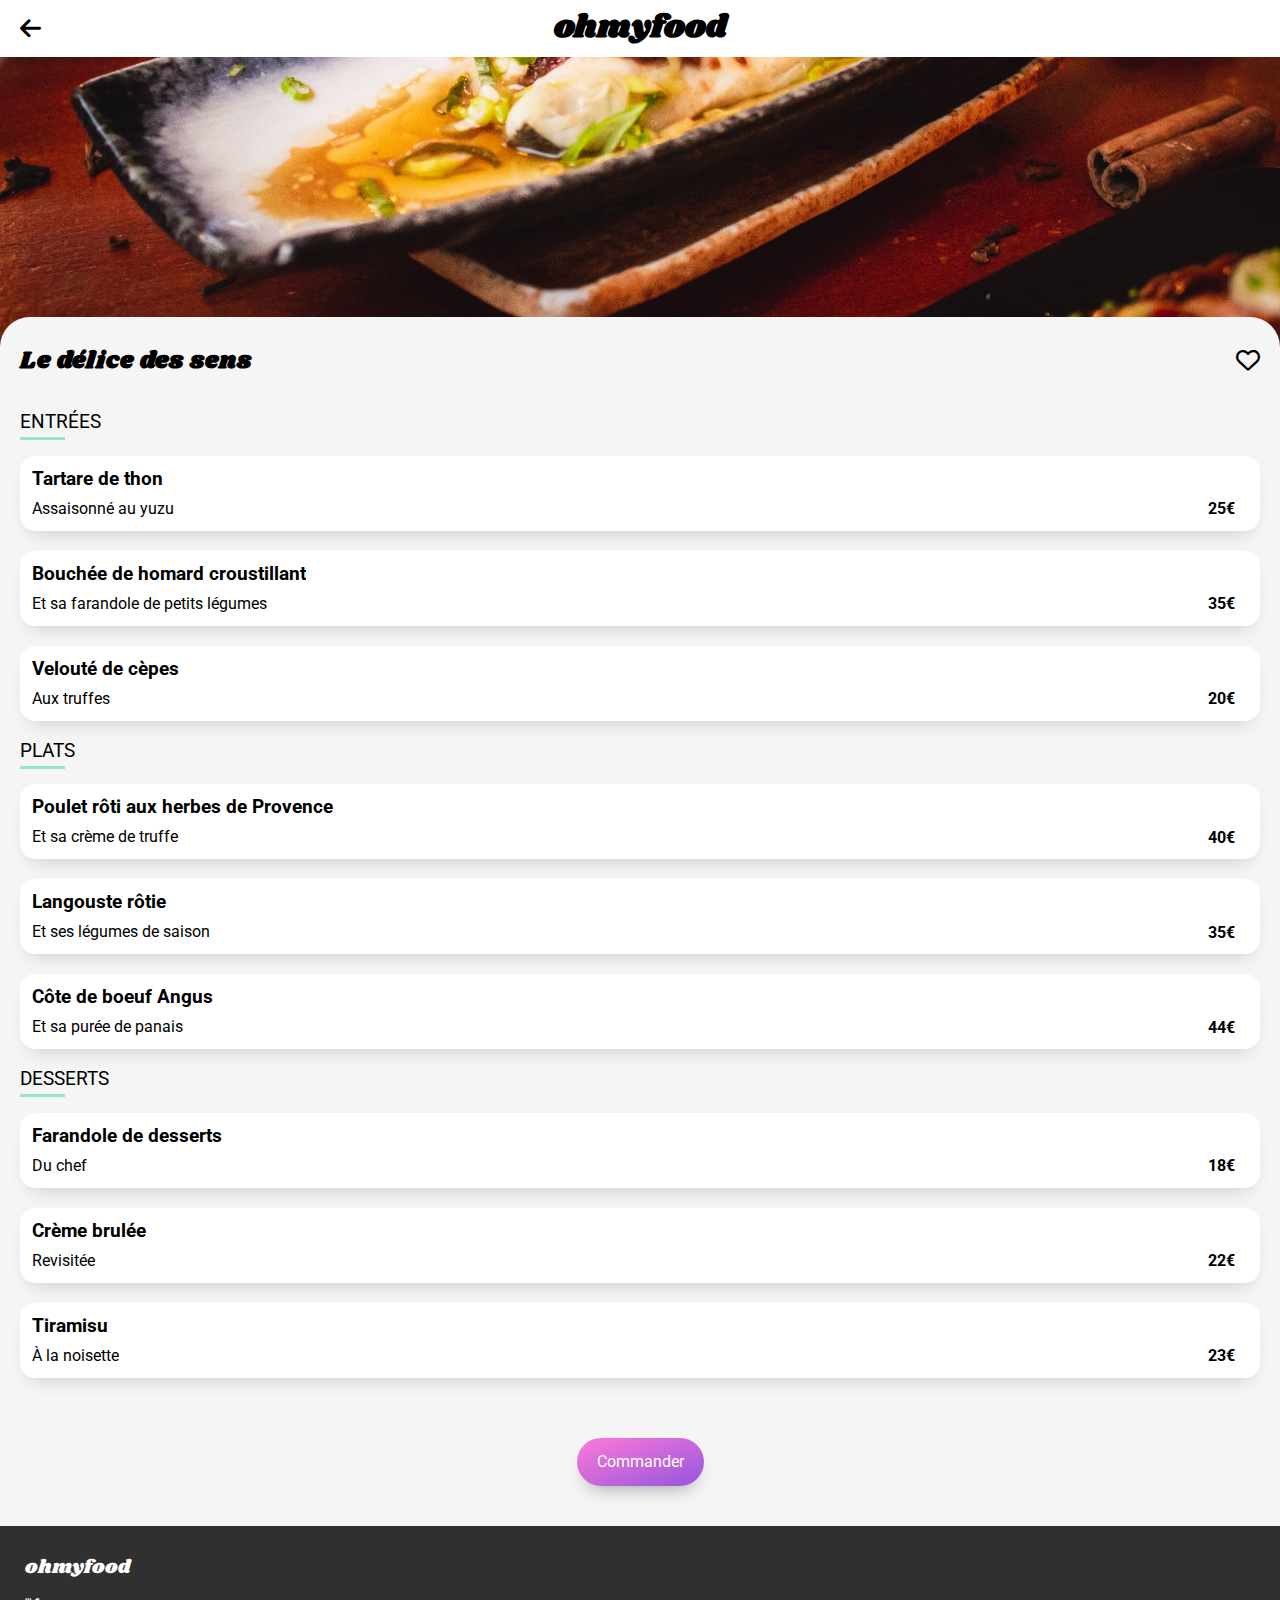
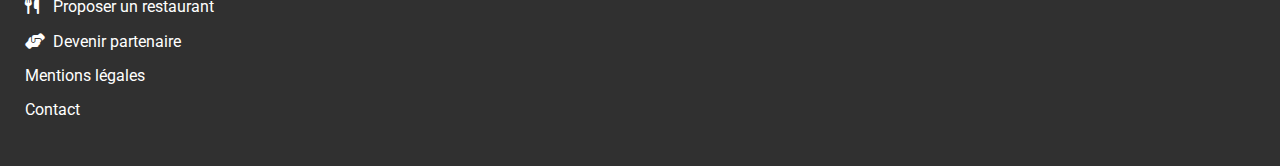
==== menu/delice.html @ 20ea2001 "page menu - all pages done" ====
<!DOCTYPE html>
<html lang="fr">
<head>
    <meta charset="UTF-8">
    <meta http-equiv="X-UA-Compatible" content="IE=edge">
    <meta name="viewport" content="width=device-width, initial-scale=1.0">

    <title>Ohmyfood!</title>
    <link rel="icon" type="image/svg" href="../public/images/logo/utensils-solid.svg">

    <link rel="stylesheet" href="../public/styles/normalize.css">
    <link rel="stylesheet" href="../public/styles/menustyle.css">
    <link rel="stylesheet" href="https://cdnjs.cloudflare.com/ajax/libs/font-awesome/6.1.1/css/all.min.css">
</head>

<body>

    <!--HEADER-->
    <header>
        <a href=../index.html>
            <i class="fa-solid fa-arrow-left"></i>
        </a>
        <h1 id="logo">ohmyfood</h1>
    </header>

    <main>
    <!--MENU-->
        <img class="bottom" src="../public/images/restaurants/delice.jpg" alt="Le délice des sens">
        
        <section class="menu">
            <div class="menu-top">
                <h2>Le délice des sens</h2>
                <div class="heart">
                    <i class="fa-regular fa-heart empty"></i>
                    <i class="fa-regular fa-heart fill"></i>
                </div>
            </div>
            
    <!--MENU STARTER-->
            <div class="menu-group">
                <h3>ENTRÉES</h3>
                <div class="menu-card card-1">
                    <div class="menu-card-description">
                        <h4>Tartare de thon</h4>
                        <span>Assaisonné au yuzu</span>
                    </div>
                    <span class="price">25€</span>
                    <div class="tag"><i class="fa-solid fa-check"></i></div>
                </div>

                <div class="menu-card card-2">
                    <div class="menu-card-description">
                        <h4>Bouchée de homard croustillant</h4>
                        <span>Et sa farandole de petits légumes</span>
                    </div>
                    <span class="price">35€</span>   
                    <div class="tag"><i class="fa-solid fa-check"></i></div>
                </div>

                <div class="menu-card card-3">
                    <div class="menu-card-description">
                        <h4>Velouté de cèpes</h4>
                        <span>Aux truffes</span>
                    </div>
                    <span class="price">20€</span>
                    <div class="tag"><i class="fa-solid fa-check"></i></div>
                </div>
            </div>

    <!--MENU DISH-->
            <div class="menu-group">
                <h3>PLATS</h3>
                <div class="menu-card card-4">
                    <div class="menu-card-description">
                        <h4>Poulet rôti aux herbes de Provence</h4>
                        <span>Et sa crème de truffe</span>
                    </div>
                    <span class="price">40€</span>
                    <div class="tag"><i class="fa-solid fa-check"></i></div>
                </div>

                <div class="menu-card card-5">
                    <div class="menu-card-description">
                        <h4>Langouste rôtie</h4>
                        <span>Et ses légumes de saison</span>
                    </div>
                    <span class="price">35€</span>
                    <div class="tag"><i class="fa-solid fa-check"></i></div>
                </div>

                <div class="menu-card card-6">
                    <div class="menu-card-description">
                        <h4>Côte de boeuf Angus</h4>
                        <span>Et sa purée de panais</span>
                    </div>
                    <span class="price">44€</span>
                    <div class="tag"><i class="fa-solid fa-check"></i></div>
                </div>
            </div>

    <!--MENU DESSERT-->
            <div class="menu-group">
                <h3>DESSERTS</h3>
                <div class="menu-card card-7">
                    <div class="menu-card-description">
                        <h4>Farandole de desserts</h4>
                        <span>Du chef</span>
                    </div>
                    <span class="price">18€</span>
                    <div class="tag"><i class="fa-solid fa-check"></i></div>
                </div>

                <div class="menu-card card-8">
                    <div class="menu-card-description">
                        <h4>Crème brulée</h4>
                        <span>Revisitée</span>
                    </div>
                    <span class="price">22€</span>
                    <div class="tag"><i class="fa-solid fa-check"></i></div>
                </div>

                <div class="menu-card card-9">
                    <div class="menu-card-description">
                        <h4>Tiramisu</h4>
                        <span>À la noisette</span>
                    </div>
                    <span class="price">23€</span>
                    <div class="tag"><i class="fa-solid fa-check"></i></div>
                </div>
            </div>

    <!--ORDER BUTTON-->
            <div class="order">
            <a href="#">Commander</a>
            </div>
        </section>
    </main>

    <!--FOOTER-->
    <footer class="footer">
        <h2>ohmyfood</h2>
        <p class="footer-icon"><i class="fas fa-utensils"></i>Proposer un restaurant</p>
        <p class="footer-icon"><i class="fas fa-hands-helping"></i>Devenir partenaire</p>
        <p>Mentions légales<p>
        <p><a href="mailto:contact@ohmyfood.fr">Contact</a></p>
    </footer>
</body>
</html>
---- public/styles/menustyle.css ----
@import url('https://fonts.googleapis.com/css2?family=Roboto:wght@100;300;400;500;700;900&family=Shrikhand&display=swap');

* {
    box-sizing: border-box;
}

body {
    font-family: 'Roboto', sans-serif;;
}

/* HEADER */
header h1 {
    font-family: 'Shrikhand', cursive;
    text-align: center;
    margin: 0;
    padding: 10px;
}

header i {
    position: absolute;
    left: 20px;
    top: 16px;
    font-size: x-large;
    color: black;
}

/* MENU */
.top {
    display: block;
    width: 100%;
    height: 300px;
    object-fit: cover;
    object-position: top;
}

.bottom {
    display: block;
    width: 100%;
    height: 300px;
    object-fit: cover;
    object-position: bottom;
}

.center {
    display: block;
    width: 100%;
    height: 300px;
    object-fit: cover;
    object-position: center;
}

.menu {
    position: relative;
    margin-top: -40px;
    border-radius: 30px 30px 0 0;
    background-color: #F5F5F5;
}

.menu-top {
    display: flex;
    justify-content: space-between;
    align-items: center;
    margin: 0 20px;
    padding-top: 10px;
}

.heart .empty {
    font-size: x-large;
    position: absolute;
    cursor: pointer;
}

.heart .fill {
    background: linear-gradient(#9356DC, #FF79DA);
    -webkit-background-clip: text;
    -webkit-text-fill-color: transparent;
    font-weight: bold;
    font-size: x-large;
    position: relative;
    opacity: 0;
    transition: all 1s ease-in;
    cursor: pointer;
}

.heart .fill:hover {
    background: linear-gradient(#9356DC, #FF79DA);
    -webkit-background-clip: text;
    -webkit-text-fill-color: transparent;
    font-weight: bold;
    opacity: 1;
    transition: all 1s ease;
}

.menu-top h2 {
    font-family: 'Shrikhand', cursive;
    letter-spacing: 1px;
}

/* MENU ALL */
.menu-group {
    margin: 0 20px;
}

.menu-group h3 {
    font-weight: 400;
    position: relative;
    margin: 18px 0 22px 0;
}

.menu-group h3::after {
    content: "";
    background-color: #99E2D0;
    position: absolute;
    top: 25px;
    left: 0;
    width: 45px;
    height: 3px;
  }

.menu-card h4 {
    font-size: larger;
    margin: 0 0 10px 0;
    overflow: hidden;
    white-space: nowrap;
    text-overflow: ellipsis;
}

.menu-card {
    display: flex;
    background-color: white;
    border-radius: 15px;
    box-shadow: 0 10px 20px -10px rgba(0,0,0,0.20);
    margin-bottom: 20px;
    animation: appear 2s backwards;
    overflow: hidden;
    cursor: pointer;
}

@keyframes appear {
    0% {
        transform: translateY(30%);
        opacity: 0;
    }
    100% {
        transform: translateY(0%);
        opacity: 1;
    }
}

.card-1 {
    animation-delay: 0ms;
}

.card-2 {
    animation-delay: 200ms;
}

.card-3 {
    animation-delay: 400ms;
}

.card-4 {
    animation-delay: 600ms;
}

.card-5 {
    animation-delay: 800ms;
}

.card-6 {
    animation-delay: 1000ms;
}

.card-7 {
    animation-delay: 1200ms;
}

.card-8 {
    animation-delay: 1400ms;
}

.card-9 {
    animation-delay: 1600ms;
}

.card-10 {
    animation-delay: 1800ms;
}

.menu-card-description {
    margin: 12px;
    overflow: hidden;
    white-space: nowrap;
    text-overflow: ellipsis;
}

.price {
    font-weight: bold;
    margin-left: auto;
    display: flex;
    align-items: flex-end;
    margin-right: 25px;
    margin-bottom: 12px;
}

.menu-card .tag {
    display: flex;
    align-items: center;
    margin: 0;
    margin-right: -75px;
    padding: 25px;
    border-radius: 0 15px 15px 0;
    transition: all 1s;
    background-color: #99E2D0;
}

.tag i {
    display: flex;
    align-items: center;
    justify-content: center;
    background-color: white;
    color: #99E2D0;
    border-radius: 50px;
    width: 25px;
    aspect-ratio: 1;
}

.menu-card:hover .tag {
    margin-right: 0;
}

.menu-card:hover .tag i {
    animation: spin 1s;
}

@keyframes spin {
    0% {
        transform: rotate(-360deg);
    }
    100% {
        transform: rotate(0);
    }
}

/* ORDER BUTTON */
.order {
    display: flex;
    justify-content: center;
}

.order a {
    background-image: linear-gradient(to bottom right, #FF79DA, #9356DC);
    border-radius: 30px;
    padding: 15px 20px;
    color: white;
    text-decoration: none;
    margin: 40px 0;
    box-shadow: 0 10px 20px -10px rgba(0,0,0,0.4);
    transition: 1s;
}

.order a:hover {
    opacity: 0.8;
    box-shadow: 0px 10px 20px -10px #000000;
}

/* FOOTER */

.footer {
    background-color: #303030;
    padding: 30px 25px;
    color: white;
}

.footer h2 {
    font-family: 'Shrikhand', cursive;
    font-size: larger;
    font-weight: 100;
    margin: 0 0 20px 0;
}

.footer p {
    cursor: pointer;
}

.fa-utensils {
    margin-right: 14px;
}

.fa-hands-helping {
    margin-right: 8px;
}

.footer a {
    text-decoration: none;
    color: white;
}
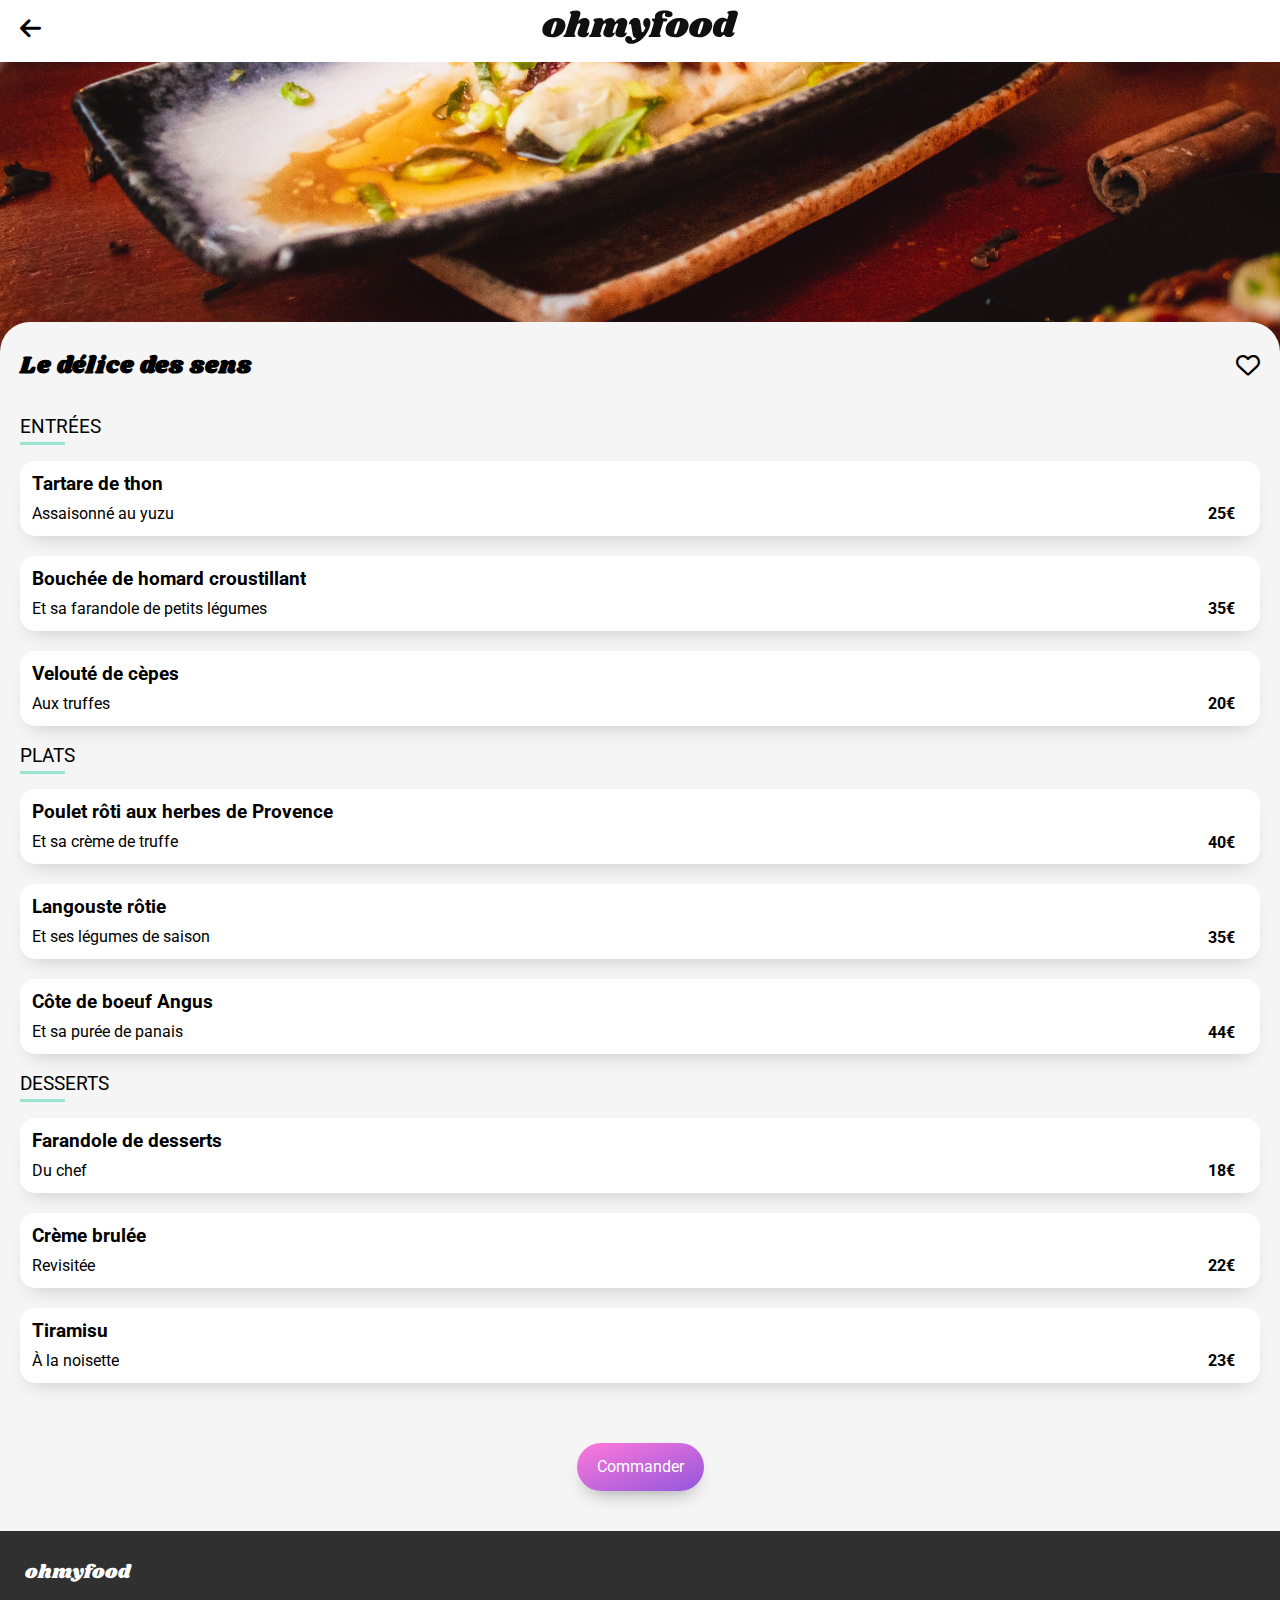
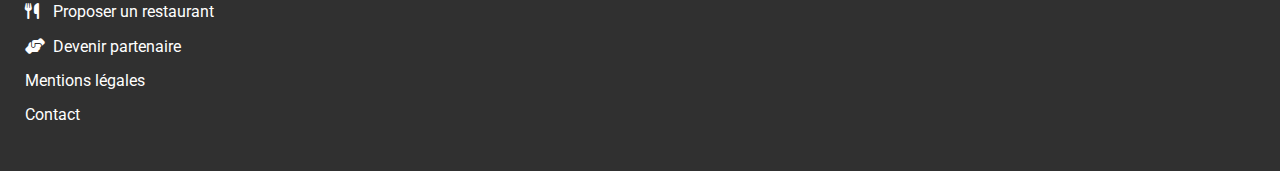
==== commit 0e520740: "passage scss" ====
--- a/menu/delice.html
+++ b/menu/delice.html
@@ -9,7 +9,7 @@
     <link rel="icon" type="image/svg" href="../public/images/logo/utensils-solid.svg">
 
     <link rel="stylesheet" href="../public/styles/normalize.css">
-    <link rel="stylesheet" href="../public/styles/menustyle.css">
+    <link rel="stylesheet" href="/menustyle.css">
     <link rel="stylesheet" href="https://cdnjs.cloudflare.com/ajax/libs/font-awesome/6.1.1/css/all.min.css">
 </head>
 
@@ -20,112 +20,112 @@
         <a href=../index.html>
             <i class="fa-solid fa-arrow-left"></i>
         </a>
-        <h1 id="logo">ohmyfood</h1>
+        <h1><img src="../public/images/logo/ohmyfood@2x.svg" alt="logo ohmyfood"></h1>
     </header>
 
     <main>
     <!--MENU-->
-        <img class="bottom" src="../public/images/restaurants/delice.jpg" alt="Le délice des sens">
+        <img class="image--bottom" src="../public/images/restaurants/delice.jpg" alt="Le délice des sens">
         
         <section class="menu">
-            <div class="menu-top">
+            <div class="menu__top">
                 <h2>Le délice des sens</h2>
-                <div class="heart">
-                    <i class="fa-regular fa-heart empty"></i>
-                    <i class="fa-regular fa-heart fill"></i>
+                <div>
+                    <i class="menu__heart fa-regular fa-heart"></i>
+                    <i class="menu__heart--fill fa-regular fa-heart"></i>
                 </div>
             </div>
             
     <!--MENU STARTER-->
-            <div class="menu-group">
+            <div class="group">
                 <h3>ENTRÉES</h3>
-                <div class="menu-card card-1">
-                    <div class="menu-card-description">
+                <div class="group__card pos--0">
+                    <div class="group__card__description">
                         <h4>Tartare de thon</h4>
                         <span>Assaisonné au yuzu</span>
                     </div>
-                    <span class="price">25€</span>
-                    <div class="tag"><i class="fa-solid fa-check"></i></div>
+                    <span class="group__card__price">25€</span>
+                    <div class="group__card__tag"><i class="fa-solid fa-check"></i></div>
                 </div>
 
-                <div class="menu-card card-2">
-                    <div class="menu-card-description">
+                <div class="group__card pos--1">
+                    <div class="group__card__description">
                         <h4>Bouchée de homard croustillant</h4>
                         <span>Et sa farandole de petits légumes</span>
                     </div>
-                    <span class="price">35€</span>   
-                    <div class="tag"><i class="fa-solid fa-check"></i></div>
+                    <span class="group__card__price">35€</span>   
+                    <div class="group__card__tag"><i class="fa-solid fa-check"></i></div>
                 </div>
 
-                <div class="menu-card card-3">
-                    <div class="menu-card-description">
+                <div class="group__card pos--2">
+                    <div class="group__card__description">
                         <h4>Velouté de cèpes</h4>
                         <span>Aux truffes</span>
                     </div>
-                    <span class="price">20€</span>
-                    <div class="tag"><i class="fa-solid fa-check"></i></div>
+                    <span class="group__card__price">20€</span>
+                    <div class="group__card__tag"><i class="fa-solid fa-check"></i></div>
                 </div>
             </div>
 
     <!--MENU DISH-->
-            <div class="menu-group">
+            <div class="group">
                 <h3>PLATS</h3>
-                <div class="menu-card card-4">
-                    <div class="menu-card-description">
+                <div class="group__card pos--3">
+                    <div class="group__card__description">
                         <h4>Poulet rôti aux herbes de Provence</h4>
                         <span>Et sa crème de truffe</span>
                     </div>
-                    <span class="price">40€</span>
-                    <div class="tag"><i class="fa-solid fa-check"></i></div>
+                    <span class="group__card__price">40€</span>
+                    <div class="group__card__tag"><i class="fa-solid fa-check"></i></div>
                 </div>
 
-                <div class="menu-card card-5">
-                    <div class="menu-card-description">
+                <div class="group__card pos--4">
+                    <div class="group__card__description">
                         <h4>Langouste rôtie</h4>
                         <span>Et ses légumes de saison</span>
                     </div>
-                    <span class="price">35€</span>
-                    <div class="tag"><i class="fa-solid fa-check"></i></div>
+                    <span class="group__card__price">35€</span>
+                    <div class="group__card__tag"><i class="fa-solid fa-check"></i></div>
                 </div>
 
-                <div class="menu-card card-6">
-                    <div class="menu-card-description">
+                <div class="group__card pos--5">
+                    <div class="group__card__description">
                         <h4>Côte de boeuf Angus</h4>
                         <span>Et sa purée de panais</span>
                     </div>
-                    <span class="price">44€</span>
-                    <div class="tag"><i class="fa-solid fa-check"></i></div>
+                    <span class="group__card__price">44€</span>
+                    <div class="group__card__tag"><i class="fa-solid fa-check"></i></div>
                 </div>
             </div>
 
     <!--MENU DESSERT-->
-            <div class="menu-group">
+            <div class="group">
                 <h3>DESSERTS</h3>
-                <div class="menu-card card-7">
-                    <div class="menu-card-description">
+                <div class="group__card pos--6">
+                    <div class="group__card__description">
                         <h4>Farandole de desserts</h4>
                         <span>Du chef</span>
                     </div>
-                    <span class="price">18€</span>
-                    <div class="tag"><i class="fa-solid fa-check"></i></div>
+                    <span class="group__card__price">18€</span>
+                    <div class="group__card__tag"><i class="fa-solid fa-check"></i></div>
                 </div>
 
-                <div class="menu-card card-8">
-                    <div class="menu-card-description">
+                <div class="group__card pos--7">
+                    <div class="group__card__description">
                         <h4>Crème brulée</h4>
                         <span>Revisitée</span>
                     </div>
-                    <span class="price">22€</span>
-                    <div class="tag"><i class="fa-solid fa-check"></i></div>
+                    <span class="group__card__price">22€</span>
+                    <div class="group__card__tag"><i class="fa-solid fa-check"></i></div>
                 </div>
 
-                <div class="menu-card card-9">
-                    <div class="menu-card-description">
+                <div class="group__card pos--8">
+                    <div class="group__card__description">
                         <h4>Tiramisu</h4>
                         <span>À la noisette</span>
                     </div>
-                    <span class="price">23€</span>
-                    <div class="tag"><i class="fa-solid fa-check"></i></div>
+                    <span class="group__card__price">23€</span>
+                    <div class="group__card__tag"><i class="fa-solid fa-check"></i></div>
                 </div>
             </div>
 
@@ -139,8 +139,8 @@
     <!--FOOTER-->
     <footer class="footer">
         <h2>ohmyfood</h2>
-        <p class="footer-icon"><i class="fas fa-utensils"></i>Proposer un restaurant</p>
-        <p class="footer-icon"><i class="fas fa-hands-helping"></i>Devenir partenaire</p>
+        <p><i class="footer__utensils fas fa-utensils"></i>Proposer un restaurant</p>
+        <p><i class="footer__helping fas fa-hands-helping"></i>Devenir partenaire</p>
         <p>Mentions légales<p>
         <p><a href="mailto:contact@ohmyfood.fr">Contact</a></p>
     </footer>
--- a/menustyle.css
+++ b/menustyle.css
@@ -0,0 +1,258 @@
+@import url("https://fonts.googleapis.com/css2?family=Roboto:wght@100;300;400;500;700;900&family=Shrikhand&display=swap");
+* {
+  box-sizing: border-box;
+}
+
+body {
+  font-family: "Roboto", sans-serif;
+}
+
+header h1 {
+  text-align: center;
+  margin: 0;
+  padding: 10px;
+}
+header i {
+  position: absolute;
+  left: 20px;
+  top: 16px;
+  font-size: x-large;
+  color: black;
+}
+
+.image--top {
+  display: block;
+  width: 100%;
+  height: 300px;
+  object-fit: cover;
+  object-position: top;
+}
+.image--bottom {
+  display: block;
+  width: 100%;
+  height: 300px;
+  object-fit: cover;
+  object-position: bottom;
+}
+.image--center {
+  display: block;
+  width: 100%;
+  height: 300px;
+  object-fit: cover;
+  object-position: center;
+}
+
+.menu {
+  position: relative;
+  margin-top: -40px;
+  border-radius: 30px 30px 0 0;
+  background-color: #F5F5F5;
+}
+.menu__top {
+  display: flex;
+  justify-content: space-between;
+  align-items: center;
+  margin: 0 20px;
+  padding-top: 10px;
+}
+.menu__heart {
+  font-size: x-large;
+  position: absolute;
+}
+.menu__heart--fill {
+  background: linear-gradient(#9356DC, #FF79DA);
+  -webkit-background-clip: text;
+  -webkit-text-fill-color: transparent;
+  font-weight: bold;
+  font-size: x-large;
+  position: relative;
+  opacity: 0;
+}
+.menu__heart--fill:hover {
+  opacity: 1;
+  transition: opacity 1s;
+  cursor: pointer;
+}
+.menu h2 {
+  font-family: "Shrikhand", cursive;
+  letter-spacing: 1px;
+}
+
+.group {
+  margin: 0 20px;
+}
+.group h3 {
+  font-weight: 400;
+  position: relative;
+  margin: 18px 0 22px 0;
+}
+.group h3::after {
+  content: "";
+  background-color: #99E2D0;
+  position: absolute;
+  top: 25px;
+  left: 0;
+  width: 45px;
+  height: 3px;
+}
+.group__card {
+  display: flex;
+  background-color: white;
+  border-radius: 15px;
+  box-shadow: 0 10px 20px -10px rgba(0, 0, 0, 0.2);
+  margin-bottom: 20px;
+  animation: appear 2s backwards;
+  overflow: hidden;
+  cursor: pointer;
+}
+.group__card:hover .group__card__tag {
+  margin-right: 0;
+}
+.group__card:hover .group__card__tag i {
+  animation: spin 1s;
+}
+.group__card h4 {
+  font-size: larger;
+  margin: 0 0 10px 0;
+  overflow: hidden;
+  white-space: nowrap;
+  text-overflow: ellipsis;
+}
+.group__card__description {
+  margin: 12px;
+  overflow: hidden;
+  white-space: nowrap;
+  text-overflow: ellipsis;
+}
+.group__card__price {
+  font-weight: bold;
+  margin-left: auto;
+  display: flex;
+  align-items: flex-end;
+  margin-right: 25px;
+  margin-bottom: 12px;
+}
+.group__card__tag {
+  display: flex;
+  align-items: center;
+  margin: 0;
+  margin-right: -75px;
+  padding: 25px;
+  border-radius: 0 15px 15px 0;
+  transition: all 1s;
+  background-color: #99E2D0;
+}
+.group__card__tag i {
+  display: flex;
+  align-items: center;
+  justify-content: center;
+  background-color: white;
+  color: #99E2D0;
+  border-radius: 50px;
+  width: 25px;
+  aspect-ratio: 1/1;
+}
+
+.pos--0 {
+  animation-delay: 0ms;
+}
+
+.pos--1 {
+  animation-delay: 200ms;
+}
+
+.pos--2 {
+  animation-delay: 400ms;
+}
+
+.pos--3 {
+  animation-delay: 600ms;
+}
+
+.pos--4 {
+  animation-delay: 800ms;
+}
+
+.pos--5 {
+  animation-delay: 1000ms;
+}
+
+.pos--6 {
+  animation-delay: 1200ms;
+}
+
+.pos--7 {
+  animation-delay: 1400ms;
+}
+
+.pos--8 {
+  animation-delay: 1600ms;
+}
+
+.pos--9 {
+  animation-delay: 1800ms;
+}
+
+@keyframes appear {
+  0% {
+    transform: translateY(30%);
+    opacity: 0;
+  }
+  100% {
+    transform: translateY(0%);
+    opacity: 1;
+  }
+}
+@keyframes spin {
+  0% {
+    transform: rotate(-360deg);
+  }
+  100% {
+    transform: rotate(0);
+  }
+}
+.order {
+  display: flex;
+  justify-content: center;
+}
+.order a {
+  background-image: linear-gradient(to bottom right, #FF79DA, #9356DC);
+  border-radius: 30px;
+  padding: 15px 20px;
+  color: white;
+  text-decoration: none;
+  margin: 40px 0;
+  box-shadow: 0 10px 20px -10px rgba(0, 0, 0, 0.4);
+  transition: 1s;
+}
+.order a:hover {
+  opacity: 0.8;
+  box-shadow: 0px 10px 20px -10px #000000;
+}
+
+.footer {
+  background-color: #303030;
+  padding: 30px 25px;
+  color: white;
+}
+.footer h2 {
+  font-family: "Shrikhand", cursive;
+  font-size: larger;
+  font-weight: 100;
+  margin: 0 0 20px 0;
+}
+.footer p {
+  cursor: pointer;
+}
+.footer a {
+  text-decoration: none;
+  color: white;
+}
+.footer__utensils {
+  margin-right: 14px;
+}
+.footer__helping {
+  margin-right: 8px;
+}
+
+/*# sourceMappingURL=menustyle.css.map */
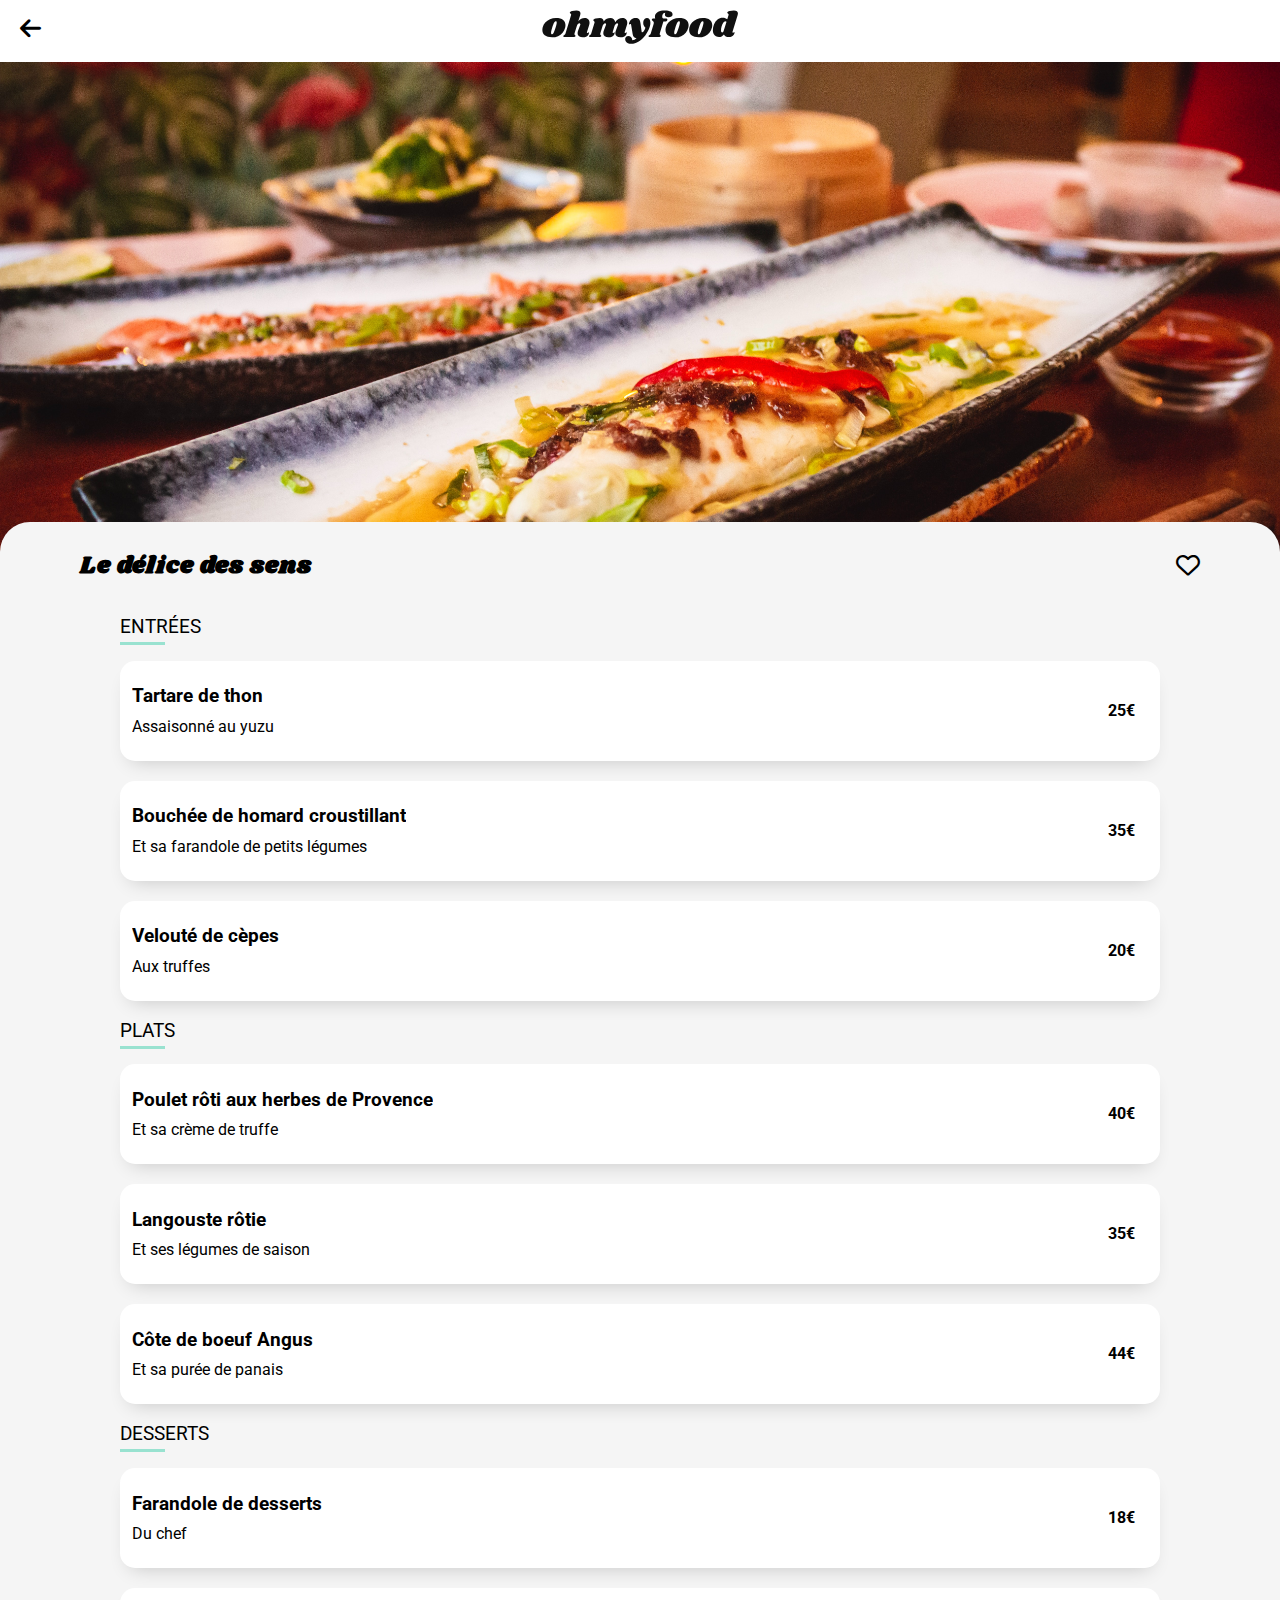
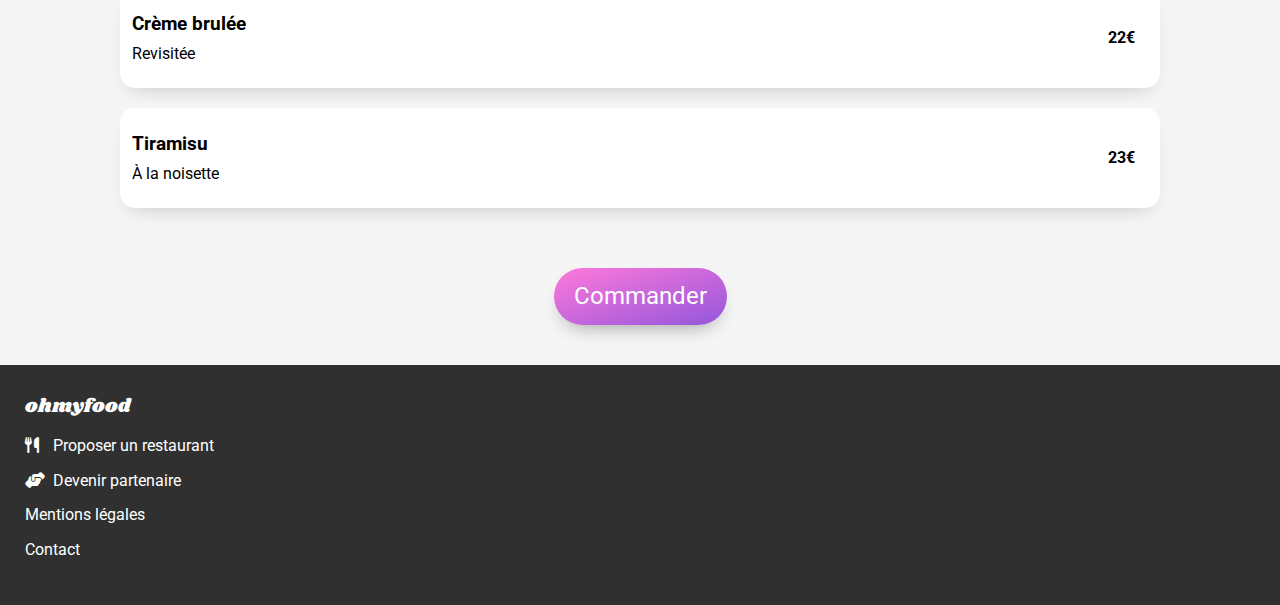
==== commit d91671ff: "réorganisation dossier" ====
--- a/menu/delice.html
+++ b/menu/delice.html
@@ -9,7 +9,7 @@
     <link rel="icon" type="image/svg" href="../public/images/logo/utensils-solid.svg">
 
     <link rel="stylesheet" href="../public/styles/normalize.css">
-    <link rel="stylesheet" href="/menustyle.css">
+    <link rel="stylesheet" href="../public/styles/menustyle.css">
     <link rel="stylesheet" href="https://cdnjs.cloudflare.com/ajax/libs/font-awesome/6.1.1/css/all.min.css">
 </head>
 
--- a/public/styles/menustyle.css
+++ b/public/styles/menustyle.css
@@ -0,0 +1,348 @@
+@import url("https://fonts.googleapis.com/css2?family=Roboto:wght@100;300;400;500;700;900&family=Shrikhand&display=swap");
+* {
+  box-sizing: border-box;
+}
+
+body {
+  font-family: "Roboto", sans-serif;
+}
+
+header h1 {
+  text-align: center;
+  margin: 0;
+  padding: 10px;
+}
+header i {
+  position: absolute;
+  left: 20px;
+  top: 16px;
+  font-size: x-large;
+  color: black;
+}
+
+.image--top {
+  display: block;
+  width: 100%;
+  height: 300px;
+  object-fit: cover;
+  object-position: top;
+}
+@media screen and (min-width: 768px) and (max-width: 1024px) {
+  .image--top {
+    height: 400px;
+    object-position: center;
+  }
+}
+@media screen and (min-width: 1024px) {
+  .image--top {
+    height: 500px;
+    object-position: center;
+  }
+}
+.image--bottom {
+  display: block;
+  width: 100%;
+  height: 300px;
+  object-fit: cover;
+  object-position: bottom;
+}
+@media screen and (min-width: 768px) and (max-width: 1024px) {
+  .image--bottom {
+    height: 400px;
+    object-position: center;
+  }
+}
+@media screen and (min-width: 1024px) {
+  .image--bottom {
+    height: 500px;
+    object-position: center;
+  }
+}
+.image--center {
+  display: block;
+  width: 100%;
+  height: 300px;
+  object-fit: cover;
+  object-position: center;
+}
+@media screen and (min-width: 768px) and (max-width: 1024px) {
+  .image--center {
+    height: 400px;
+    object-position: center;
+  }
+}
+@media screen and (min-width: 1024px) {
+  .image--center {
+    height: 500px;
+    object-position: center;
+  }
+}
+
+.menu {
+  position: relative;
+  margin-top: -40px;
+  border-radius: 30px 30px 0 0;
+  background-color: #F5F5F5;
+}
+.menu__top {
+  display: flex;
+  justify-content: space-between;
+  align-items: center;
+  margin: 0 20px;
+  padding-top: 10px;
+}
+@media screen and (min-width: 768px) and (max-width: 1024px) {
+  .menu__top {
+    margin: 0 40px;
+  }
+}
+@media screen and (min-width: 1024px) {
+  .menu__top {
+    margin: 0px 80px;
+  }
+}
+.menu__heart {
+  font-size: x-large;
+  position: absolute;
+}
+.menu__heart--fill {
+  background: linear-gradient(#9356DC, #FF79DA);
+  -webkit-background-clip: text;
+  -webkit-text-fill-color: transparent;
+  font-weight: bold;
+  font-size: x-large;
+  position: relative;
+  opacity: 0;
+}
+.menu__heart--fill:hover {
+  opacity: 1;
+  transition: opacity 1s;
+  cursor: pointer;
+}
+.menu h2 {
+  font-family: "Shrikhand", cursive;
+  letter-spacing: 1px;
+}
+
+.group {
+  margin: 0 20px;
+}
+@media screen and (min-width: 768px) and (max-width: 1024px) {
+  .group {
+    margin: 0 60px;
+  }
+}
+@media screen and (min-width: 1024px) {
+  .group {
+    margin: 0 120px;
+  }
+}
+.group h3 {
+  font-weight: 400;
+  position: relative;
+  margin: 18px 0 22px 0;
+}
+.group h3::after {
+  content: "";
+  background-color: #99E2D0;
+  position: absolute;
+  top: 25px;
+  left: 0;
+  width: 45px;
+  height: 3px;
+}
+.group__card {
+  display: flex;
+  background-color: white;
+  border-radius: 15px;
+  box-shadow: 0 10px 20px -10px rgba(0, 0, 0, 0.2);
+  margin-bottom: 20px;
+  animation: appear 2s backwards;
+  overflow: hidden;
+  cursor: pointer;
+}
+@media screen and (min-width: 1024px) {
+  .group__card {
+    height: 100px;
+  }
+}
+.group__card:hover .group__card__tag {
+  margin-right: 0;
+}
+.group__card:hover .group__card__tag i {
+  animation: spin 1s;
+}
+.group__card h4 {
+  font-size: larger;
+  margin: 0 0 10px 0;
+  overflow: hidden;
+  white-space: nowrap;
+  text-overflow: ellipsis;
+}
+.group__card__description {
+  margin: 12px;
+  overflow: hidden;
+  white-space: nowrap;
+  text-overflow: ellipsis;
+}
+@media screen and (min-width: 1024px) {
+  .group__card__description {
+    display: flex;
+    flex-direction: column;
+    justify-content: center;
+  }
+}
+.group__card__price {
+  font-weight: bold;
+  margin-left: auto;
+  display: flex;
+  align-items: flex-end;
+  margin-right: 25px;
+  margin-bottom: 12px;
+}
+@media screen and (min-width: 1024px) {
+  .group__card__price {
+    align-items: center;
+    margin-bottom: 0;
+  }
+}
+.group__card__tag {
+  display: flex;
+  align-items: center;
+  margin: 0;
+  margin-right: -75px;
+  padding: 25px;
+  border-radius: 0 15px 15px 0;
+  transition: all 1s;
+  background-color: #99E2D0;
+}
+@media screen and (min-width: 1024px) {
+  .group__card__tag {
+    margin-right: -85px;
+    padding: 30px;
+  }
+}
+.group__card__tag i {
+  display: flex;
+  align-items: center;
+  justify-content: center;
+  background-color: white;
+  color: #99E2D0;
+  border-radius: 50px;
+  width: 25px;
+  aspect-ratio: 1/1;
+}
+
+.pos--0 {
+  animation-delay: 0ms;
+}
+
+.pos--1 {
+  animation-delay: 200ms;
+}
+
+.pos--2 {
+  animation-delay: 400ms;
+}
+
+.pos--3 {
+  animation-delay: 600ms;
+}
+
+.pos--4 {
+  animation-delay: 800ms;
+}
+
+.pos--5 {
+  animation-delay: 1000ms;
+}
+
+.pos--6 {
+  animation-delay: 1200ms;
+}
+
+.pos--7 {
+  animation-delay: 1400ms;
+}
+
+.pos--8 {
+  animation-delay: 1600ms;
+}
+
+.pos--9 {
+  animation-delay: 1800ms;
+}
+
+@keyframes appear {
+  0% {
+    transform: translateY(30%);
+    opacity: 0;
+  }
+  100% {
+    transform: translateY(0%);
+    opacity: 1;
+  }
+}
+@keyframes spin {
+  0% {
+    transform: rotate(-360deg);
+  }
+  100% {
+    transform: rotate(0);
+  }
+}
+.order {
+  display: flex;
+  justify-content: center;
+}
+.order a {
+  background-image: linear-gradient(to bottom right, #FF79DA, #9356DC);
+  border-radius: 30px;
+  padding: 15px 20px;
+  color: white;
+  text-decoration: none;
+  margin: 40px 0;
+  box-shadow: 0 10px 20px -10px rgba(0, 0, 0, 0.4);
+  transition: 1s;
+}
+.order a:hover {
+  opacity: 0.8;
+  box-shadow: 0px 10px 20px -10px #000000;
+}
+@media screen and (min-width: 768px) and (max-width: 1024px) {
+  .order a {
+    font-size: larger;
+  }
+}
+@media screen and (min-width: 1024px) {
+  .order a {
+    font-size: x-large;
+  }
+}
+
+.footer {
+  background-color: #303030;
+  padding: 30px 25px;
+  color: white;
+}
+.footer h2 {
+  font-family: "Shrikhand", cursive;
+  font-size: larger;
+  font-weight: 100;
+  margin: 0 0 20px 0;
+}
+.footer p {
+  cursor: pointer;
+}
+.footer a {
+  text-decoration: none;
+  color: white;
+}
+.footer__utensils {
+  margin-right: 14px;
+}
+.footer__helping {
+  margin-right: 8px;
+}
+
+/*# sourceMappingURL=menustyle.css.map */
